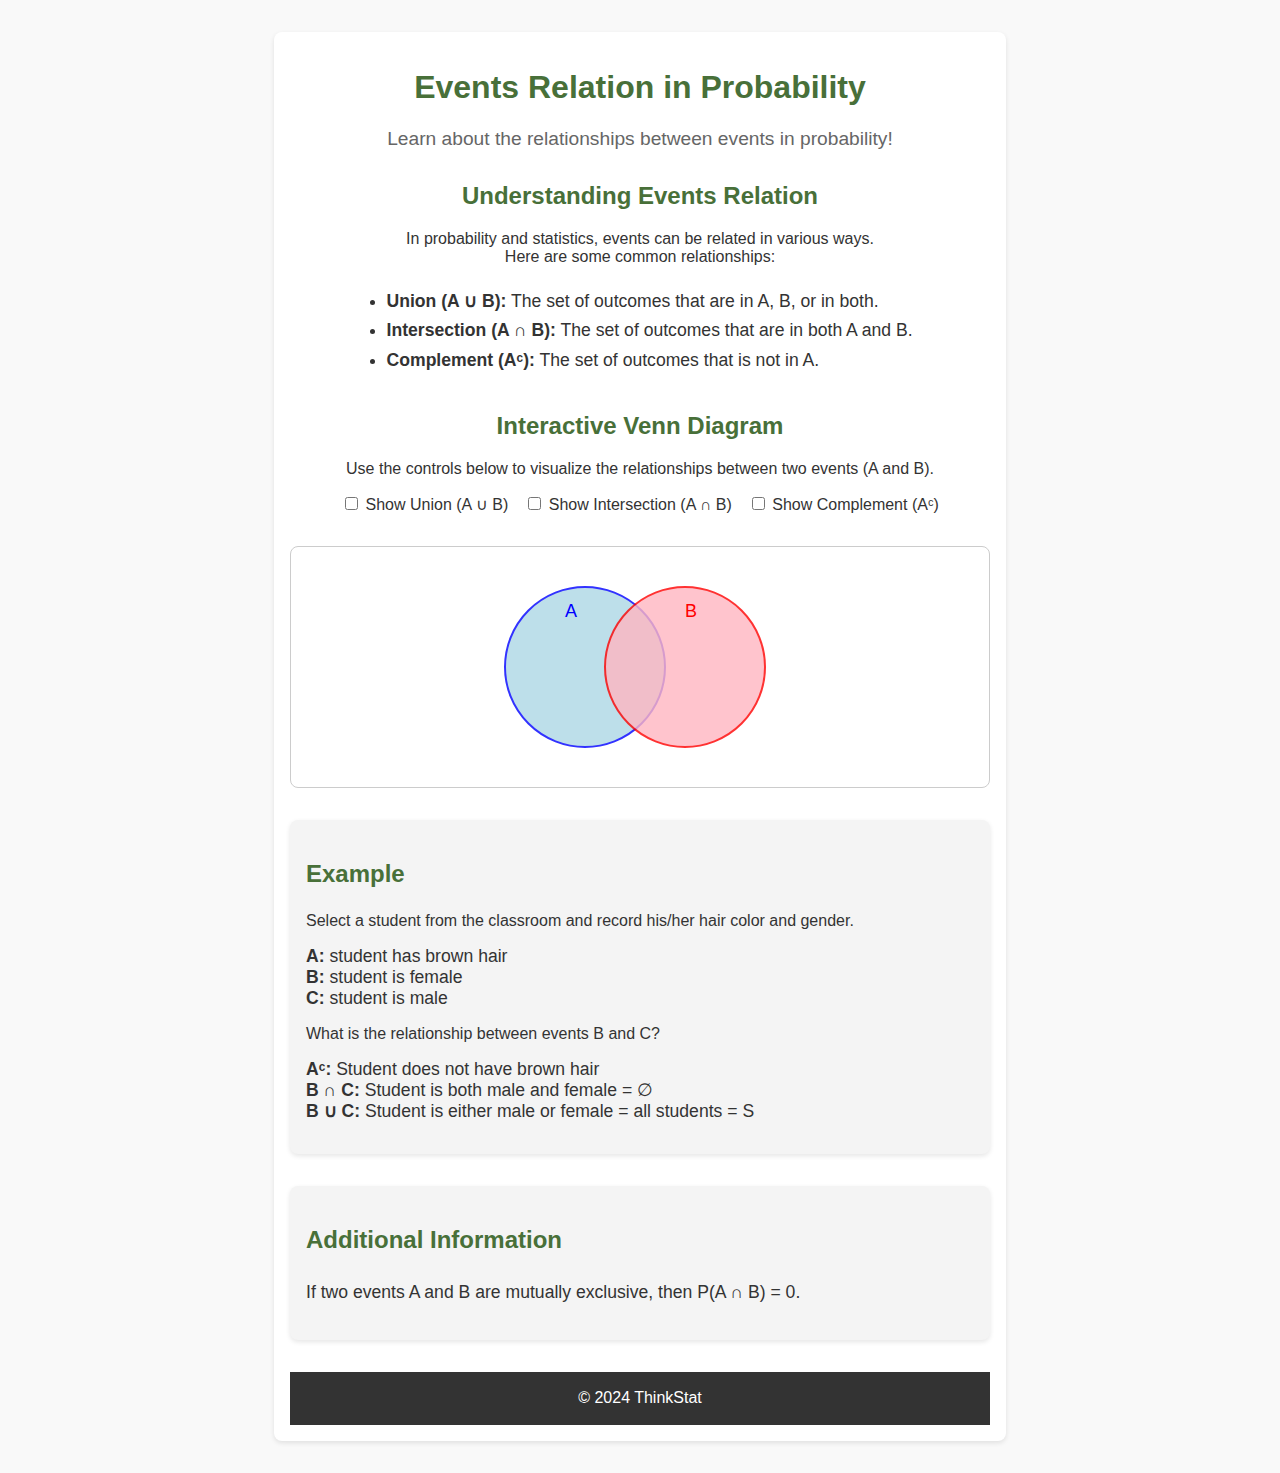
==== templates/events.html @ 5b91d8d4 "added info and example" ====
<!DOCTYPE html>
<html lang="en">
<head>
    <meta charset="UTF-8">
    <meta name="viewport" content="width=device-width, initial-scale=1.0">
    <title>Events Relation Module</title>
    <link rel="stylesheet" href="css/styles.css">
</head>
<body>
    <div class="container">
        <header class="module-header">
            <h1>Events Relation in Probability</h1>
            <p>Learn about the relationships between events in probability!</p>
        </header>

        <section class="content">
            <!-- Module Description -->
            <div class="module">
                <h2>Understanding Events Relation</h2>
                <p>
                    In probability and statistics, events can be related in various ways. <br>
                    Here are some common relationships: 
                </p>
                <ul>
                    <li><b>Union (A ∪ B):</b> The set of outcomes that are in A, B, or in both.</li>
                    <li><b>Intersection (A ∩ B):</b> The set of outcomes that are in both A and B.</li>
                    <li><b>Complement (Aᶜ):</b> The set of outcomes that is not in A.</li>
                </ul>
            </div>

            <!-- Interactive Venn Diagram -->
            <div class="interactive-section">
                <h2>Interactive Venn Diagram</h2>
                <p>Use the controls below to visualize the relationships between two events (A and B).</p>

                <div class="controls">
                    <label>
                        <input type="checkbox" id="unionCheckbox" onclick="toggleRegion('union')">
                        Show Union (A ∪ B)
                    </label>
                    <label>
                        <input type="checkbox" id="intersectionCheckbox" onclick="toggleRegion('intersection')">
                        Show Intersection (A ∩ B)
                    </label>
                    <label>
                        <input type="checkbox" id="complementCheckbox" onclick="toggleRegion('complement')">
                        Show Complement (Aᶜ)
                    </label>
                </div>

                <div class="venn-diagram">
                    <svg width="350" height="200">
                        <!-- Circle A -->
                        <circle cx="120" cy="100" r="80" fill="lightblue" stroke="blue" stroke-width="2" id="setA" opacity="0.8"></circle>
                        <!-- Circle B -->
                        <circle cx="220" cy="100" r="80" fill="lightpink" stroke="red" stroke-width="2" id="setB" opacity="0.8"></circle>
                        <!-- Labels -->
                        <text x="100" y="50" font-size="18" fill="blue">A</text>
                        <text x="220" y="50" font-size="18" fill="red">B</text>
                    </svg>                    
                </div>
            </div>

            <!-- Example Section -->
            <div class="example">
                <h3>Example</h3>
                <p>Select a student from the classroom and record his/her hair color and gender.</p>
                <ul>
                    <li><b>A:</b> student has brown hair</li>
                    <li><b>B:</b> student is female</li>
                    <li><b>C:</b> student is male</li>
                </ul>
                <p>What is the relationship between events B and C?</p>
                <ul>
                    <li><b>Aᶜ:</b> Student does not have brown hair</li>
                    <li><b>B ∩ C:</b> Student is both male and female = ∅</li>
                    <li><b>B ∪ C:</b> Student is either male or female = all students = S</li>
                </ul>
            </div>

            <!-- Additional Information about Mutually Exclusive Events -->
            <div class="additional-info">
                <h3>Additional Information</h3>
                <p>If two events A and B are mutually exclusive, then P(A ∩ B) = 0.</p>
            </div>
        </section>

        <footer class="footer">
            <p>&copy; 2024 ThinkStat</p>
        </footer>
    </div>

    <script src="js/script.js"></script>
</body>
</html>
---- templates/css/styles.css ----
body {
    font-family: Arial, sans-serif;
    margin: 0;
    padding: 0;
    background-color: #f9f9f9;
    color: #333;
    text-align: center;
}

.container {
    max-width: 700px;
    margin: 2em auto;
    padding: 1em;
    background: white;
    border-radius: 8px;
    box-shadow: 0 2px 5px rgba(0, 0, 0, 0.1);
}

.module-header h1 {
    color: #487039;
    font-size: 2em;
}

.module-header p {
    font-size: 1.2em;
    color: #666;
}

.module {
    margin: 2em 0;
    text-align: center;
}

.module h2 {
    color: #487039;
    font-size: 1.5em;
}

.module ul {
    display: inline-block; 
    text-align: left;       
    margin: 0 auto;        
    padding-left: 1.2em;    
}

.module ul li {
    margin: 0.5em 0;
    font-size: 1.1em;
}

.interactive-section {
    margin: 2em 0;
}

.interactive-section h2 {
    color: #487039;
    font-size: 1.5em;
}

.controls {
    margin: 1em 0;
    display: flex;
    justify-content: center;
    gap: 1em;
    flex-wrap: wrap;
}

.controls label {
    font-size: 1em;
    cursor: pointer;
}

.venn-diagram {
    margin: 2em 0;
    display: flex;
    justify-content: center;
    align-items: center;
    background: white;
    border: 1px solid #ccc;
    border-radius: 8px;
    padding: 20px;
    position: relative;
}

circle {
    transition: fill 0.3s ease, opacity 0.3s ease; /* Smooth transitions for color changes */
}

.venn-diagram svg {
    position: relative;
}

.footer {
    text-align: center;
    margin-top: 2em;
    background: #333;
    color: white;
    padding: 0.1em;  
}

.example {
    margin-top: 2em;
    padding: 1em;
    background-color: #f4f4f4;
    border-radius: 8px;
    box-shadow: 0 2px 5px rgba(0, 0, 0, 0.1);
    text-align: left;
}

.example h3 {
    color: #487039;
    font-size: 1.5em;
}

.example ul {
    list-style-type: none;
    padding-left: 0;
}

.example ul li {
    font-size: 1.1em;
}

.additional-info {
    margin-top: 2em;
    padding: 1em;
    background-color: #f4f4f4;
    border-radius: 8px;
    box-shadow: 0 2px 5px rgba(0, 0, 0, 0.1);
    text-align: left;
}

.additional-info h3 {
    color: #487039;
    font-size: 1.5em;
}

.additional-info p {
    font-size: 1.1em;
    line-height: 1.6;
}
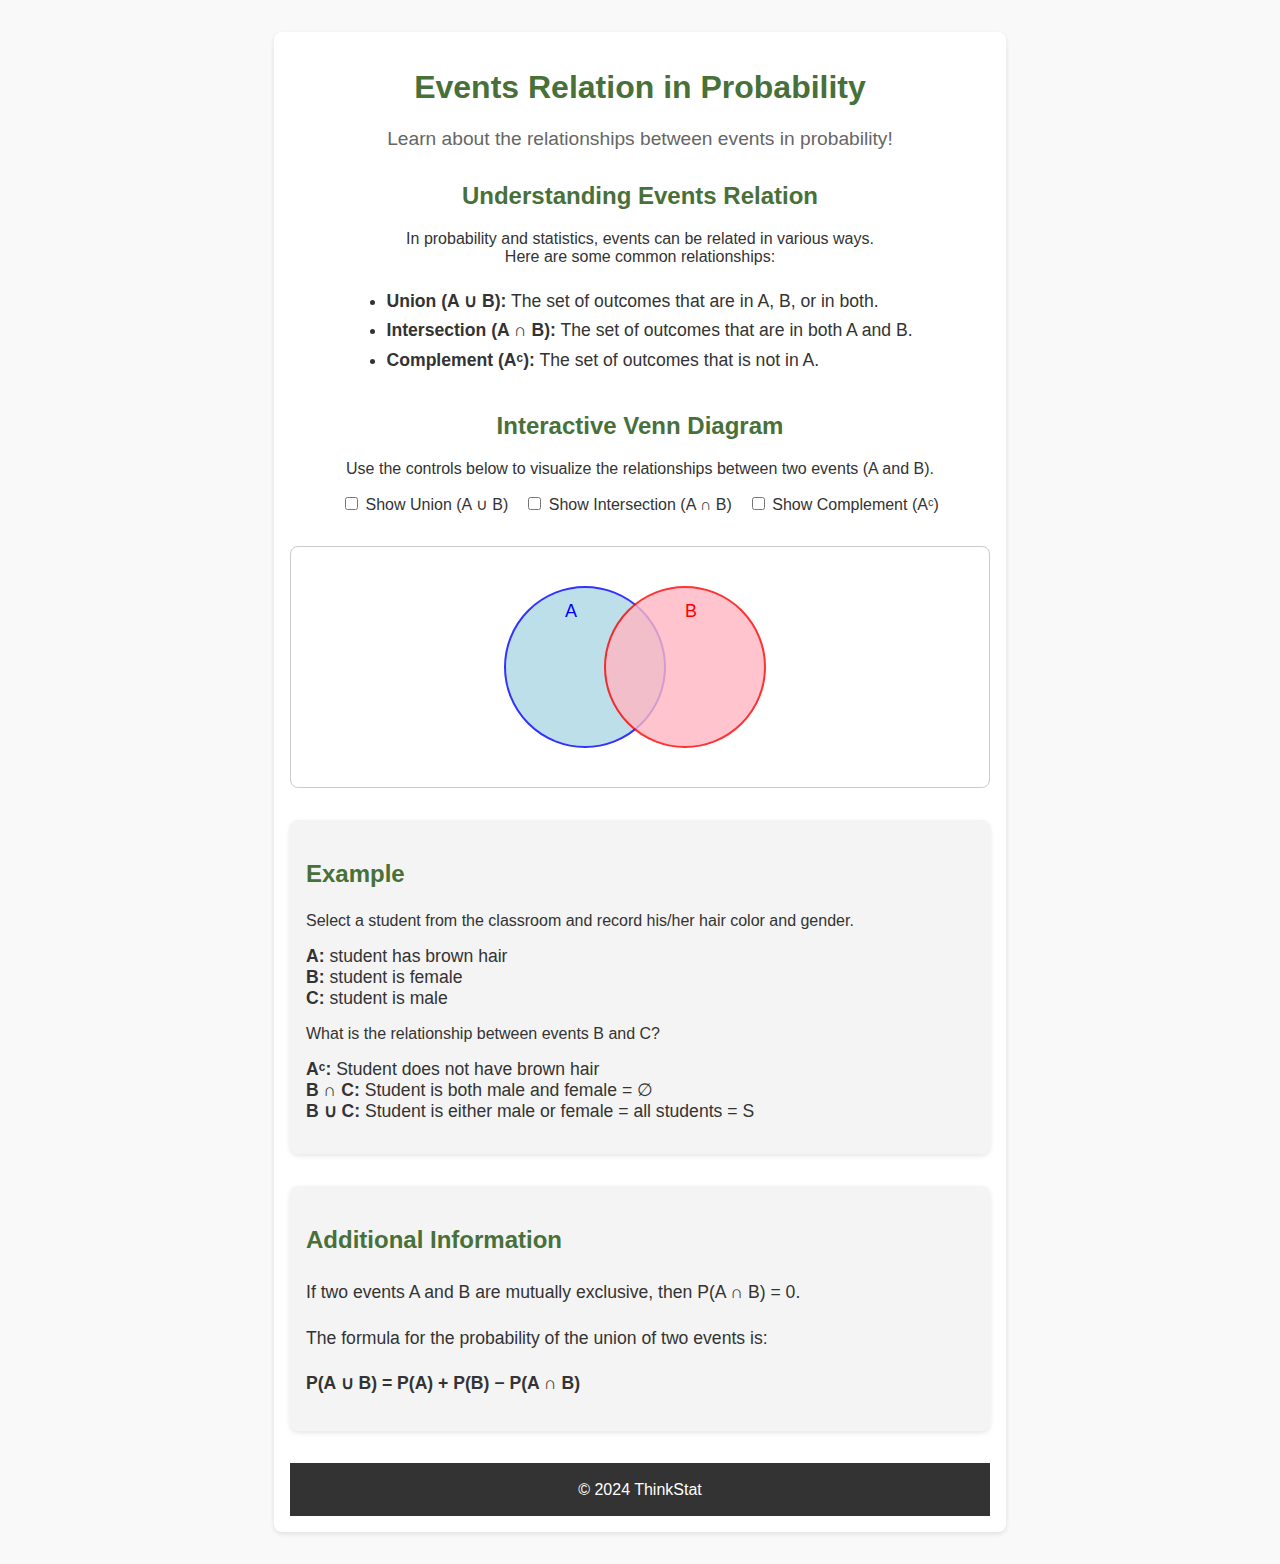
==== commit da8e110e: "added info" ====
--- a/templates/events.html
+++ b/templates/events.html
@@ -82,6 +82,8 @@
             <div class="additional-info">
                 <h3>Additional Information</h3>
                 <p>If two events A and B are mutually exclusive, then P(A ∩ B) = 0.</p>
+                <p>The formula for the probability of the union of two events is:</p>
+                <p><b>P(A ∪ B) = P(A) + P(B) − P(A ∩ B)</b></p>
             </div>
         </section>
 
@@ -92,4 +94,4 @@
 
     <script src="js/script.js"></script>
 </body>
-</html>
+</html>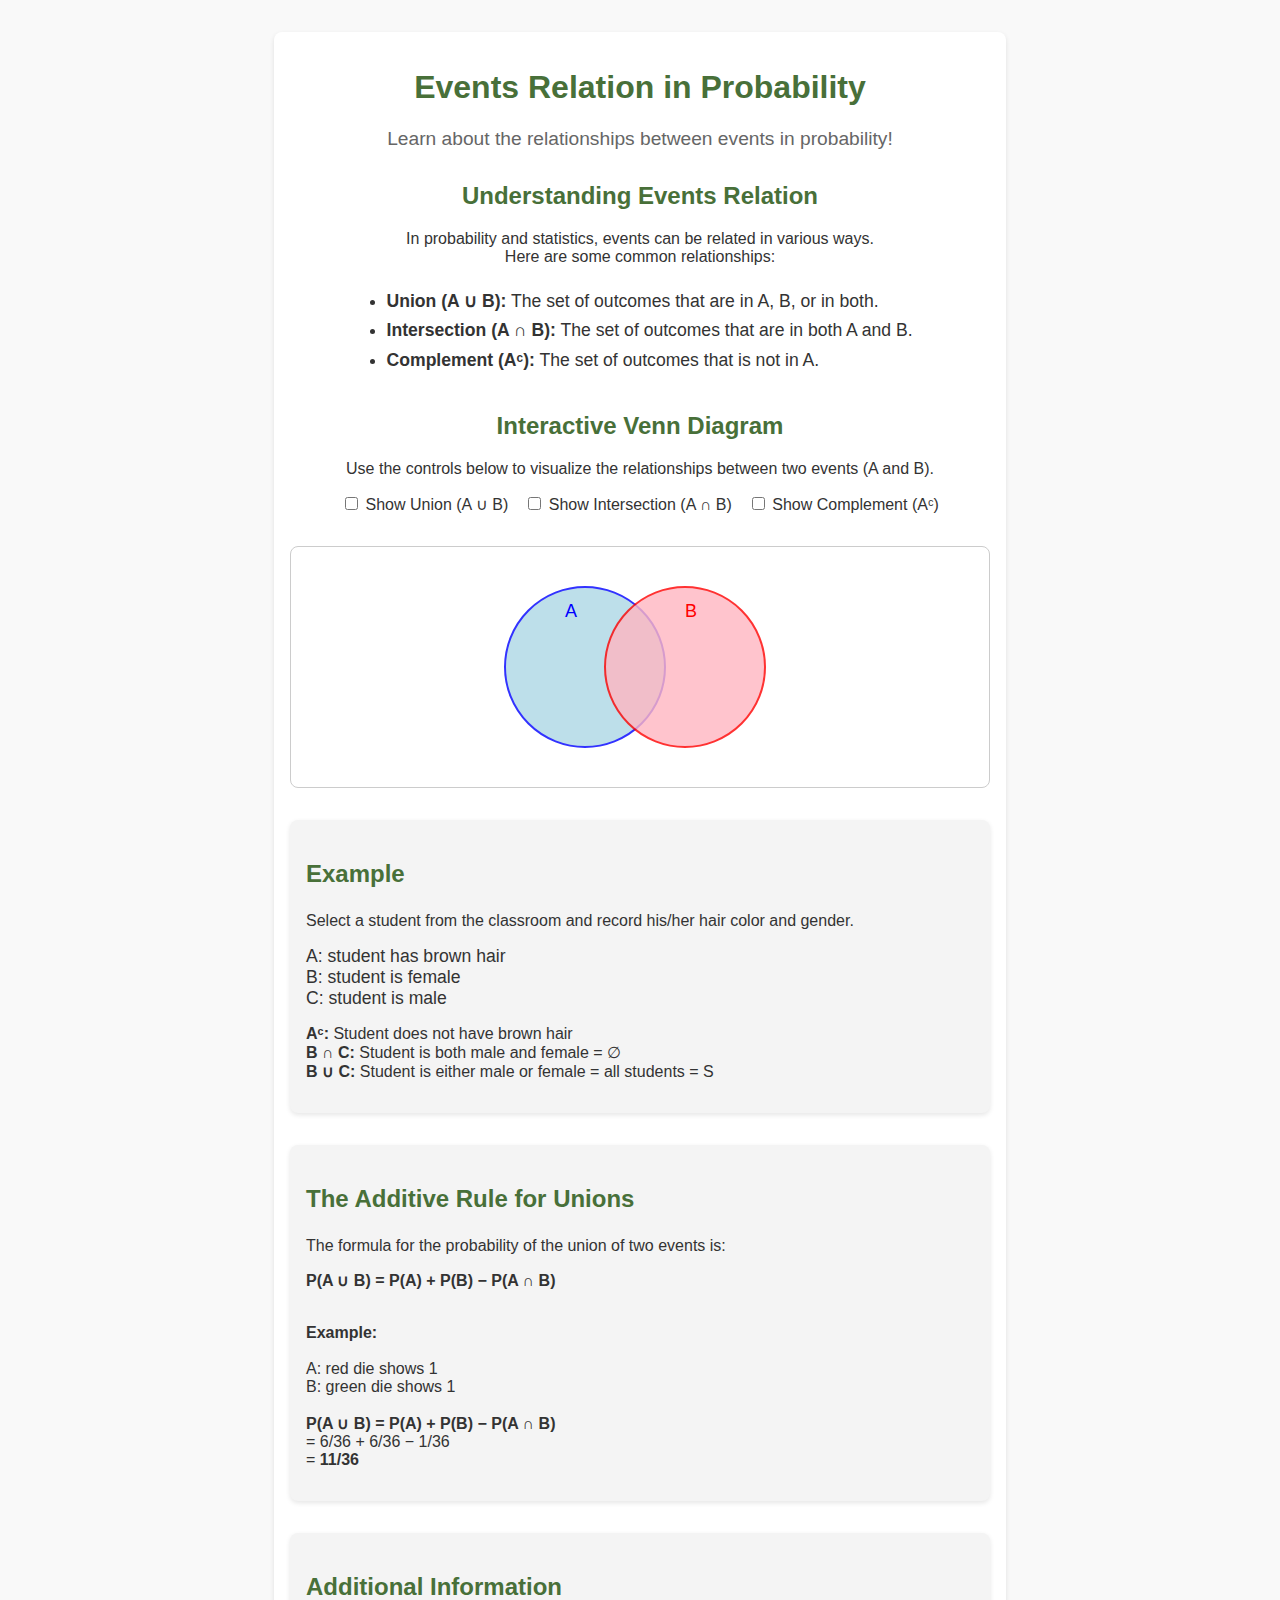
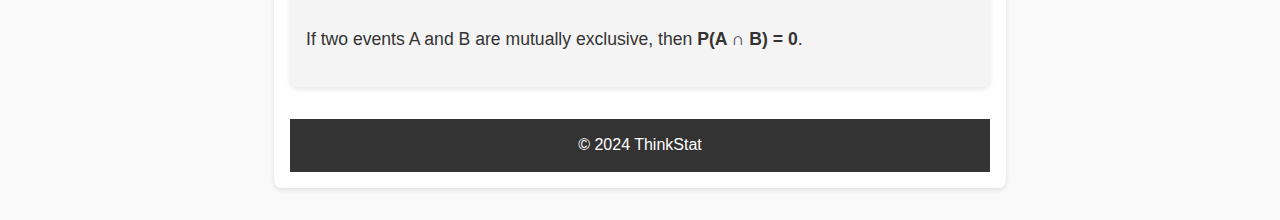
==== commit 5f99991f: "added additive rule" ====
--- a/templates/events.html
+++ b/templates/events.html
@@ -66,25 +66,39 @@
                 <h3>Example</h3>
                 <p>Select a student from the classroom and record his/her hair color and gender.</p>
                 <ul>
-                    <li><b>A:</b> student has brown hair</li>
-                    <li><b>B:</b> student is female</li>
-                    <li><b>C:</b> student is male</li>
+                    <li>A: student has brown hair</li>
+                    <li>B: student is female</li>
+                    <li>C: student is male</li>
                 </ul>
-                <p>What is the relationship between events B and C?</p>
-                <ul>
-                    <li><b>Aᶜ:</b> Student does not have brown hair</li>
-                    <li><b>B ∩ C:</b> Student is both male and female = ∅</li>
-                    <li><b>B ∪ C:</b> Student is either male or female = all students = S</li>
-                </ul>
+                <p>
+                    <b>Aᶜ:</b> Student does not have brown hair<br>
+                    <b>B ∩ C:</b> Student is both male and female = ∅<br>
+                    <b>B ∪ C:</b> Student is either male or female = all students = S
+                </p>
             </div>
 
-            <!-- Additional Information about Mutually Exclusive Events -->
-            <div class="additional-info">
-                <h3>Additional Information</h3>
-                <p>If two events A and B are mutually exclusive, then P(A ∩ B) = 0.</p>
+            <!-- Additive Rule Section -->
+            <div class="example">
+                <h3>The Additive Rule for Unions</h3>
                 <p>The formula for the probability of the union of two events is:</p>
                 <p><b>P(A ∪ B) = P(A) + P(B) − P(A ∩ B)</b></p>
+                <p><br>
+                    <b>Example:</b><br>
+                    <br>
+                    A: red die shows 1<br>
+                    B: green die shows 1<br>
+                    <br>
+                    <b>P(A ∪ B) = P(A) + P(B) − P(A ∩ B)</b><br>
+                    = 6/36 + 6/36 − 1/36<br>
+                    = <b>11/36</b>
+                </p>
             </div>
+        </section>
+
+        <!-- Additional Information -->
+        <section class="additional-info">
+            <h3>Additional Information</h3>
+            <p>If two events A and B are mutually exclusive, then <b>P(A ∩ B) = 0</b>.</p>
         </section>
 
         <footer class="footer">
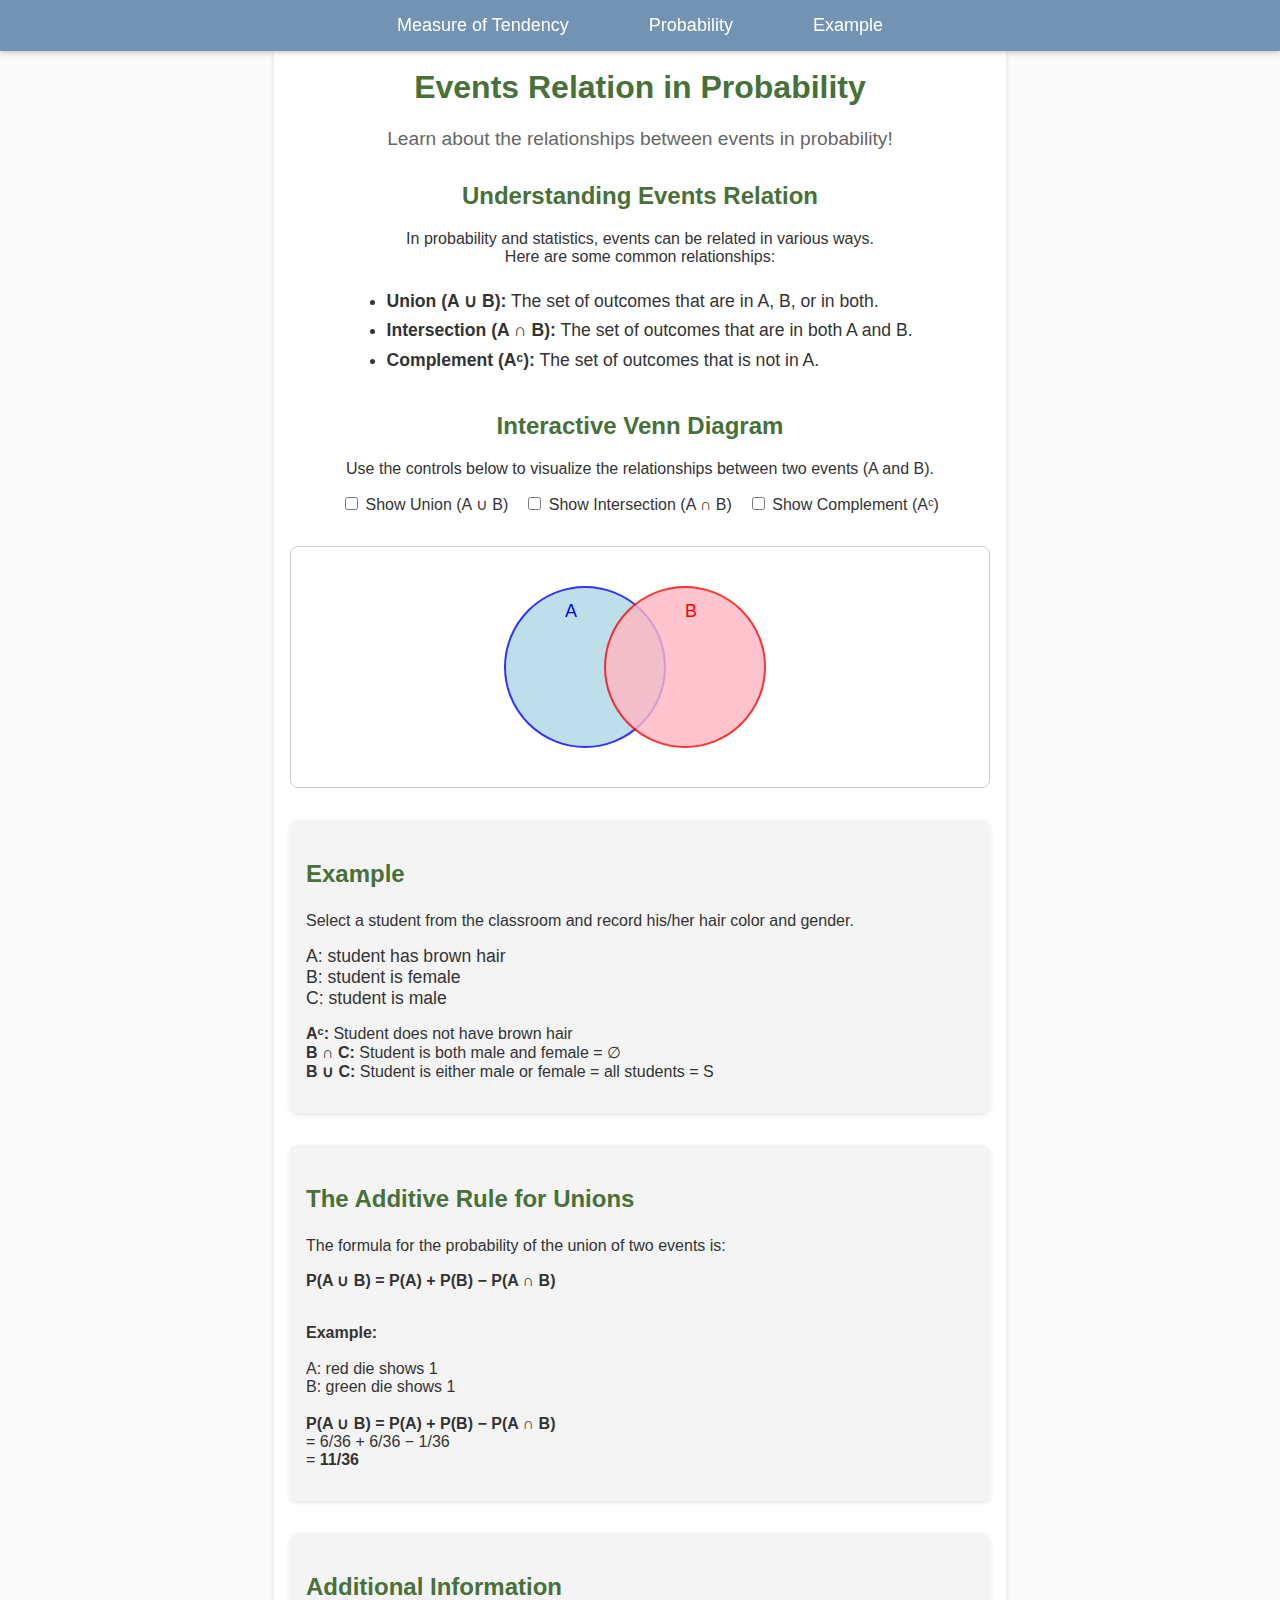
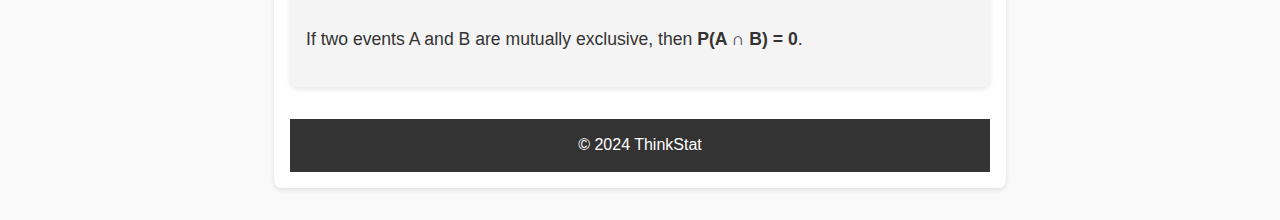
==== commit 9a443747: "connecting the tools" ====
--- a/templates/events.html
+++ b/templates/events.html
@@ -4,9 +4,55 @@
     <meta charset="UTF-8">
     <meta name="viewport" content="width=device-width, initial-scale=1.0">
     <title>Events Relation Module</title>
-    <link rel="stylesheet" href="css/styles.css">
+    <link rel="stylesheet" href="/static/css/styles.css">
+    <style>
+        /* Place the navbar styling here or link to a shared CSS file */
+        nav {
+            background-color: #7393B3; 
+            position: fixed;
+            top: 0;
+            width: 100%;
+            z-index: 1000;
+            box-shadow: 0 2px 5px rgba(0, 0, 0, 0.2);
+        }
+
+        nav ul {
+            list-style-type: none;
+            margin: 0;
+            padding: 0;
+            display: flex;
+            justify-content: center;
+        }
+
+        nav ul li {
+            margin: 0 20px;
+        }
+
+        nav ul li a {
+            color: white;
+            text-decoration: none;
+            font-size: 18px;
+            padding: 15px 20px;
+            display: block;
+            transition: background-color 0.3s ease;
+        }
+
+        nav ul li a:hover {
+            background-color: rgba(255, 255, 255, 0.3); 
+            border-radius: 5px;
+        }
+    </style>
 </head>
 <body>
+    <!-- Navbar Integration -->
+    <nav>
+        <ul>
+            <li><a href="/measure-of-tendency">Measure of Tendency</a></li>
+            <li><a href="probability.html">Probability</a></li>
+            <li><a href="/events">Example</a></li>
+        </ul>
+    </nav>
+
     <div class="container">
         <header class="module-header">
             <h1>Events Relation in Probability</h1>
@@ -106,6 +152,6 @@
         </footer>
     </div>
 
-    <script src="js/script.js"></script>
+    <script src="/static/js/script.js"></script>
 </body>
-</html>+</html>
--- a/static/css/styles.css
+++ b/static/css/styles.css
@@ -0,0 +1,141 @@
+body {
+    font-family: Arial, sans-serif;
+    margin: 0;
+    padding: 0;
+    background-color: #f9f9f9;
+    color: #333;
+    text-align: center;
+}
+
+.container {
+    max-width: 700px;
+    margin: 2em auto;
+    padding: 1em;
+    background: white;
+    border-radius: 8px;
+    box-shadow: 0 2px 5px rgba(0, 0, 0, 0.1);
+}
+
+.module-header h1 {
+    color: #487039;
+    font-size: 2em;
+}
+
+.module-header p {
+    font-size: 1.2em;
+    color: #666;
+}
+
+.module {
+    margin: 2em 0;
+    text-align: center;
+}
+
+.module h2 {
+    color: #487039;
+    font-size: 1.5em;
+}
+
+.module ul {
+    display: inline-block; 
+    text-align: left;       
+    margin: 0 auto;        
+    padding-left: 1.2em;    
+}
+
+.module ul li {
+    margin: 0.5em 0;
+    font-size: 1.1em;
+}
+
+.interactive-section {
+    margin: 2em 0;
+}
+
+.interactive-section h2 {
+    color: #487039;
+    font-size: 1.5em;
+}
+
+.controls {
+    margin: 1em 0;
+    display: flex;
+    justify-content: center;
+    gap: 1em;
+    flex-wrap: wrap;
+}
+
+.controls label {
+    font-size: 1em;
+    cursor: pointer;
+}
+
+.venn-diagram {
+    margin: 2em 0;
+    display: flex;
+    justify-content: center;
+    align-items: center;
+    background: white;
+    border: 1px solid #ccc;
+    border-radius: 8px;
+    padding: 20px;
+    position: relative;
+}
+
+circle {
+    transition: fill 0.3s ease, opacity 0.3s ease; /* Smooth transitions for color changes */
+}
+
+.venn-diagram svg {
+    position: relative;
+}
+
+.footer {
+    text-align: center;
+    margin-top: 2em;
+    background: #333;
+    color: white;
+    padding: 0.1em;  
+}
+
+.example {
+    margin-top: 2em;
+    padding: 1em;
+    background-color: #f4f4f4;
+    border-radius: 8px;
+    box-shadow: 0 2px 5px rgba(0, 0, 0, 0.1);
+    text-align: left;
+}
+
+.example h3 {
+    color: #487039;
+    font-size: 1.5em;
+}
+
+.example ul {
+    list-style-type: none;
+    padding-left: 0;
+}
+
+.example ul li {
+    font-size: 1.1em;
+}
+
+.additional-info {
+    margin-top: 2em;
+    padding: 1em;
+    background-color: #f4f4f4;
+    border-radius: 8px;
+    box-shadow: 0 2px 5px rgba(0, 0, 0, 0.1);
+    text-align: left;
+}
+
+.additional-info h3 {
+    color: #487039;
+    font-size: 1.5em;
+}
+
+.additional-info p {
+    font-size: 1.1em;
+    line-height: 1.6;
+}
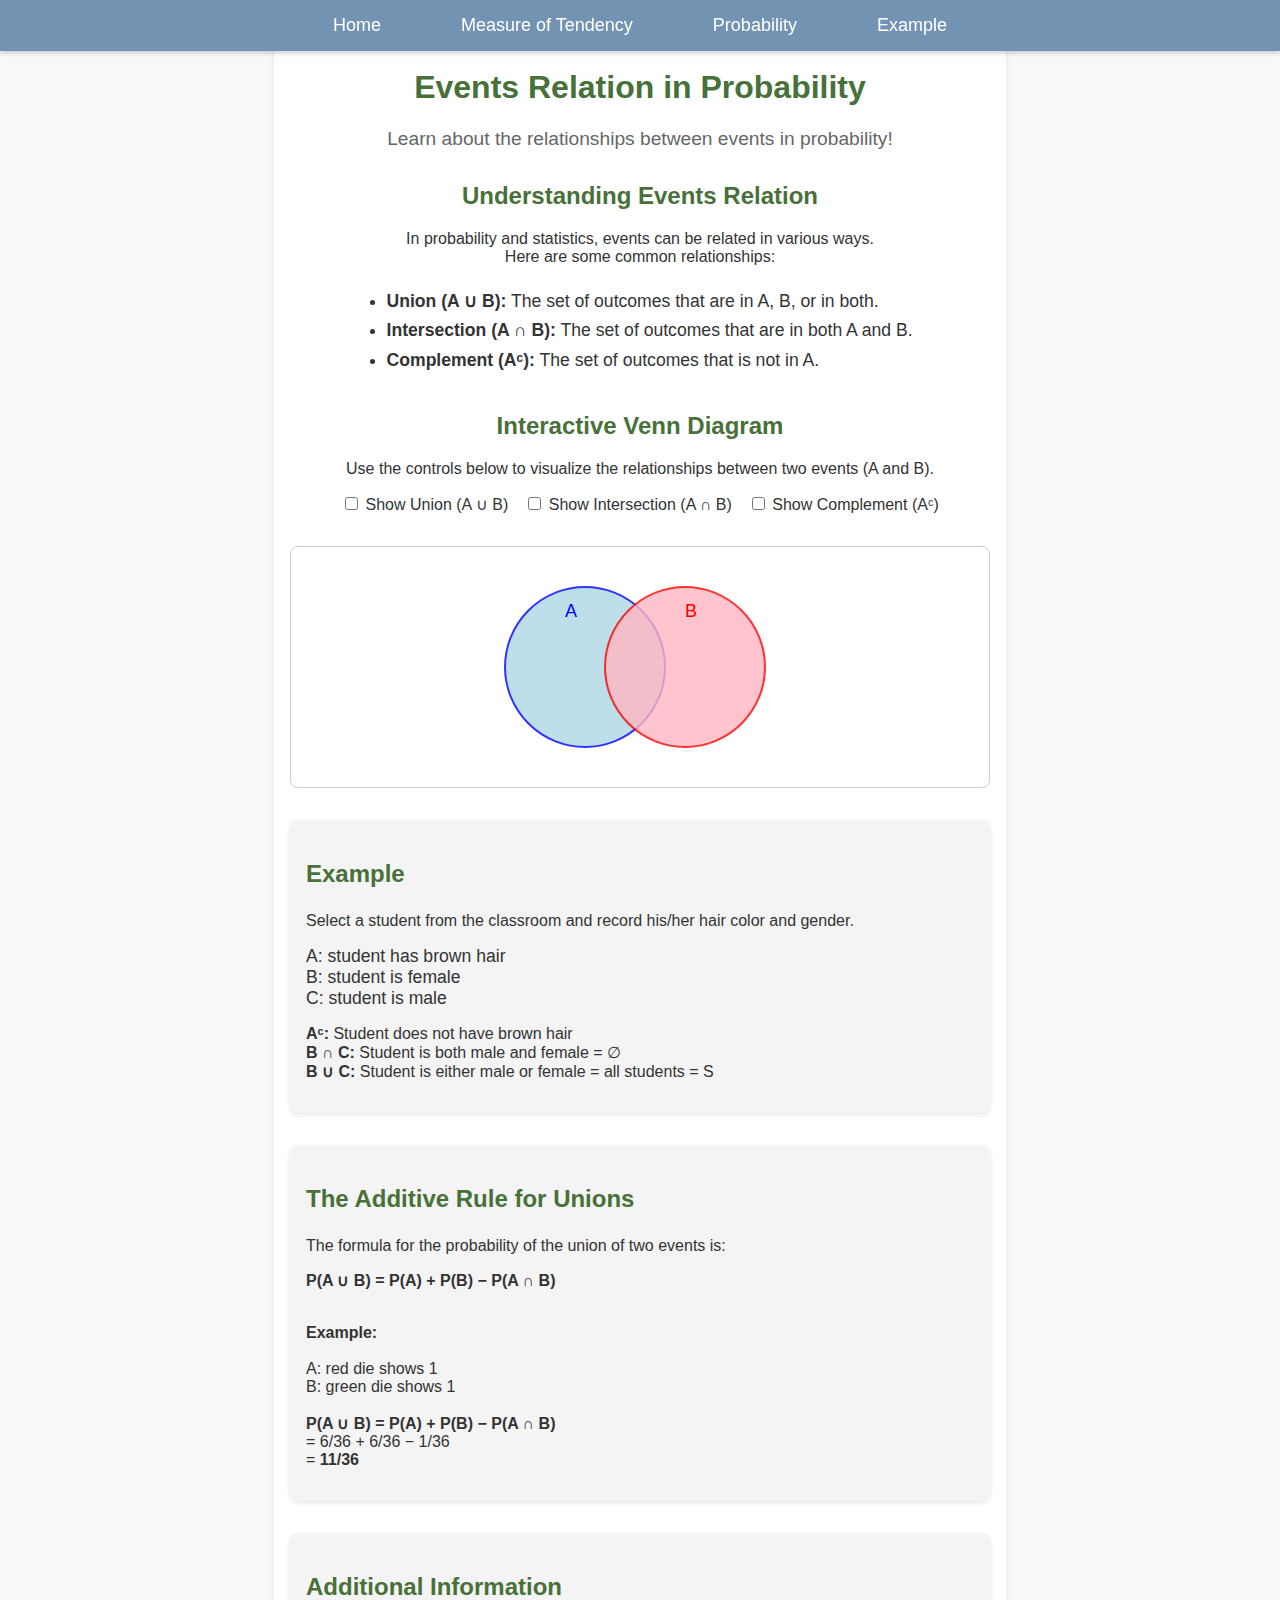
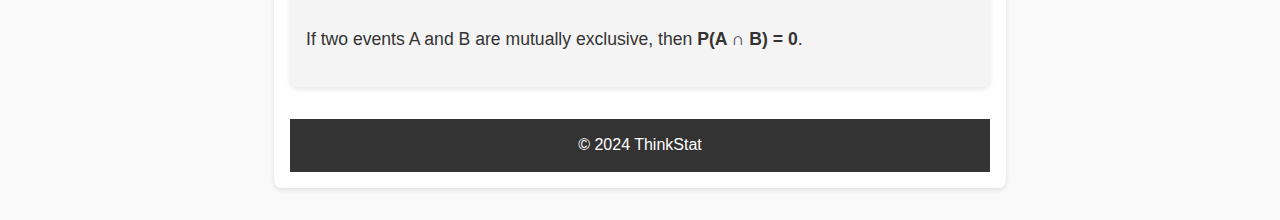
==== commit b7c836ab: "connected" ====
--- a/templates/events.html
+++ b/templates/events.html
@@ -47,8 +47,9 @@
     <!-- Navbar Integration -->
     <nav>
         <ul>
+            <li><a href="/">Home</a></li>
             <li><a href="/measure-of-tendency">Measure of Tendency</a></li>
-            <li><a href="probability.html">Probability</a></li>
+            <li><a href="/probability">Probability</a></li>
             <li><a href="/events">Example</a></li>
         </ul>
     </nav>
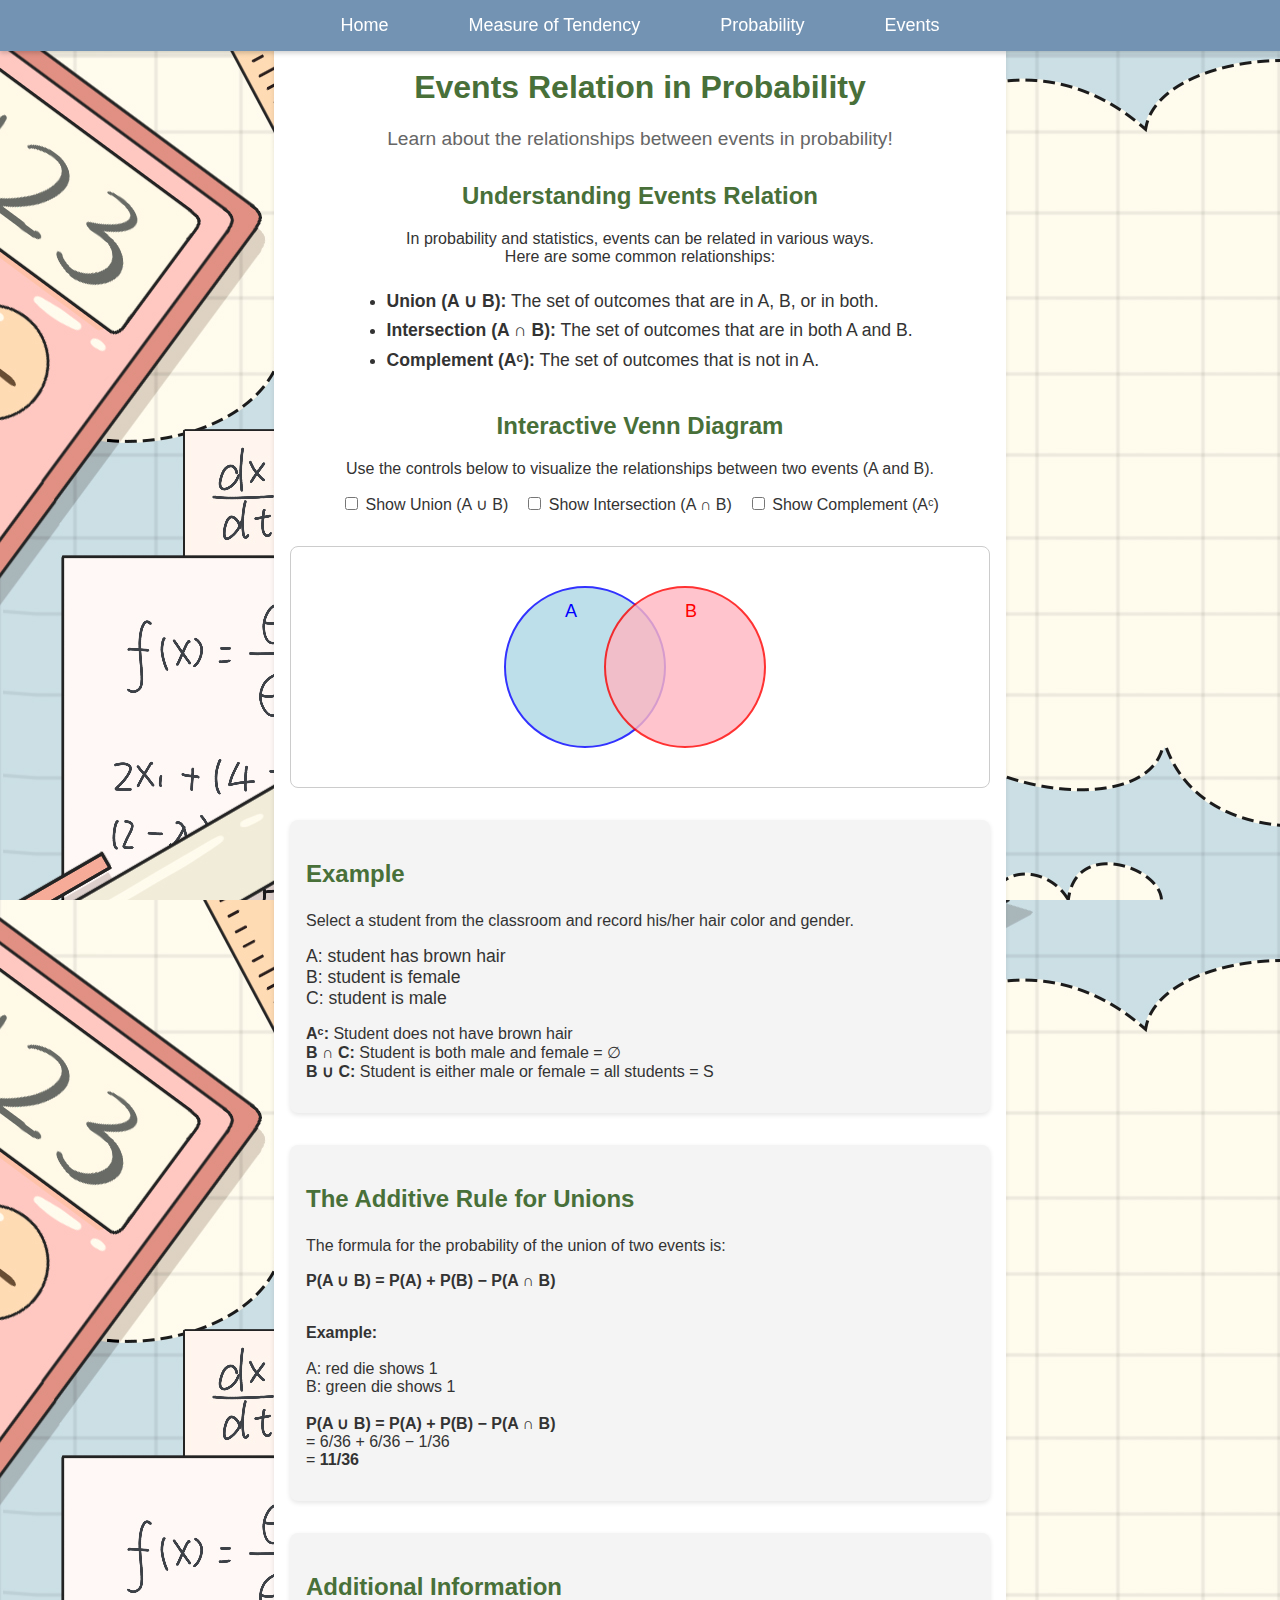
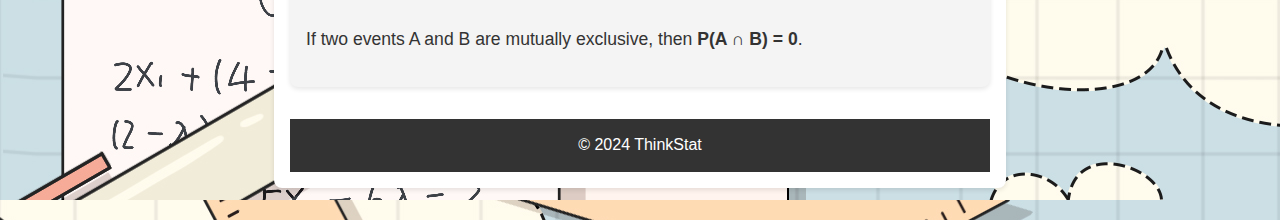
==== commit 7360424e: "final final touches" ====
--- a/templates/events.html
+++ b/templates/events.html
@@ -50,7 +50,7 @@
             <li><a href="/">Home</a></li>
             <li><a href="/measure-of-tendency">Measure of Tendency</a></li>
             <li><a href="/probability">Probability</a></li>
-            <li><a href="/events">Example</a></li>
+            <li><a href="/events">Events</a></li>
         </ul>
     </nav>
 
--- a/static/css/styles.css
+++ b/static/css/styles.css
@@ -5,6 +5,7 @@
     background-color: #f9f9f9;
     color: #333;
     text-align: center;
+    background-image: url('/static/img/hatdog.png'); 
 }
 
 .container {
